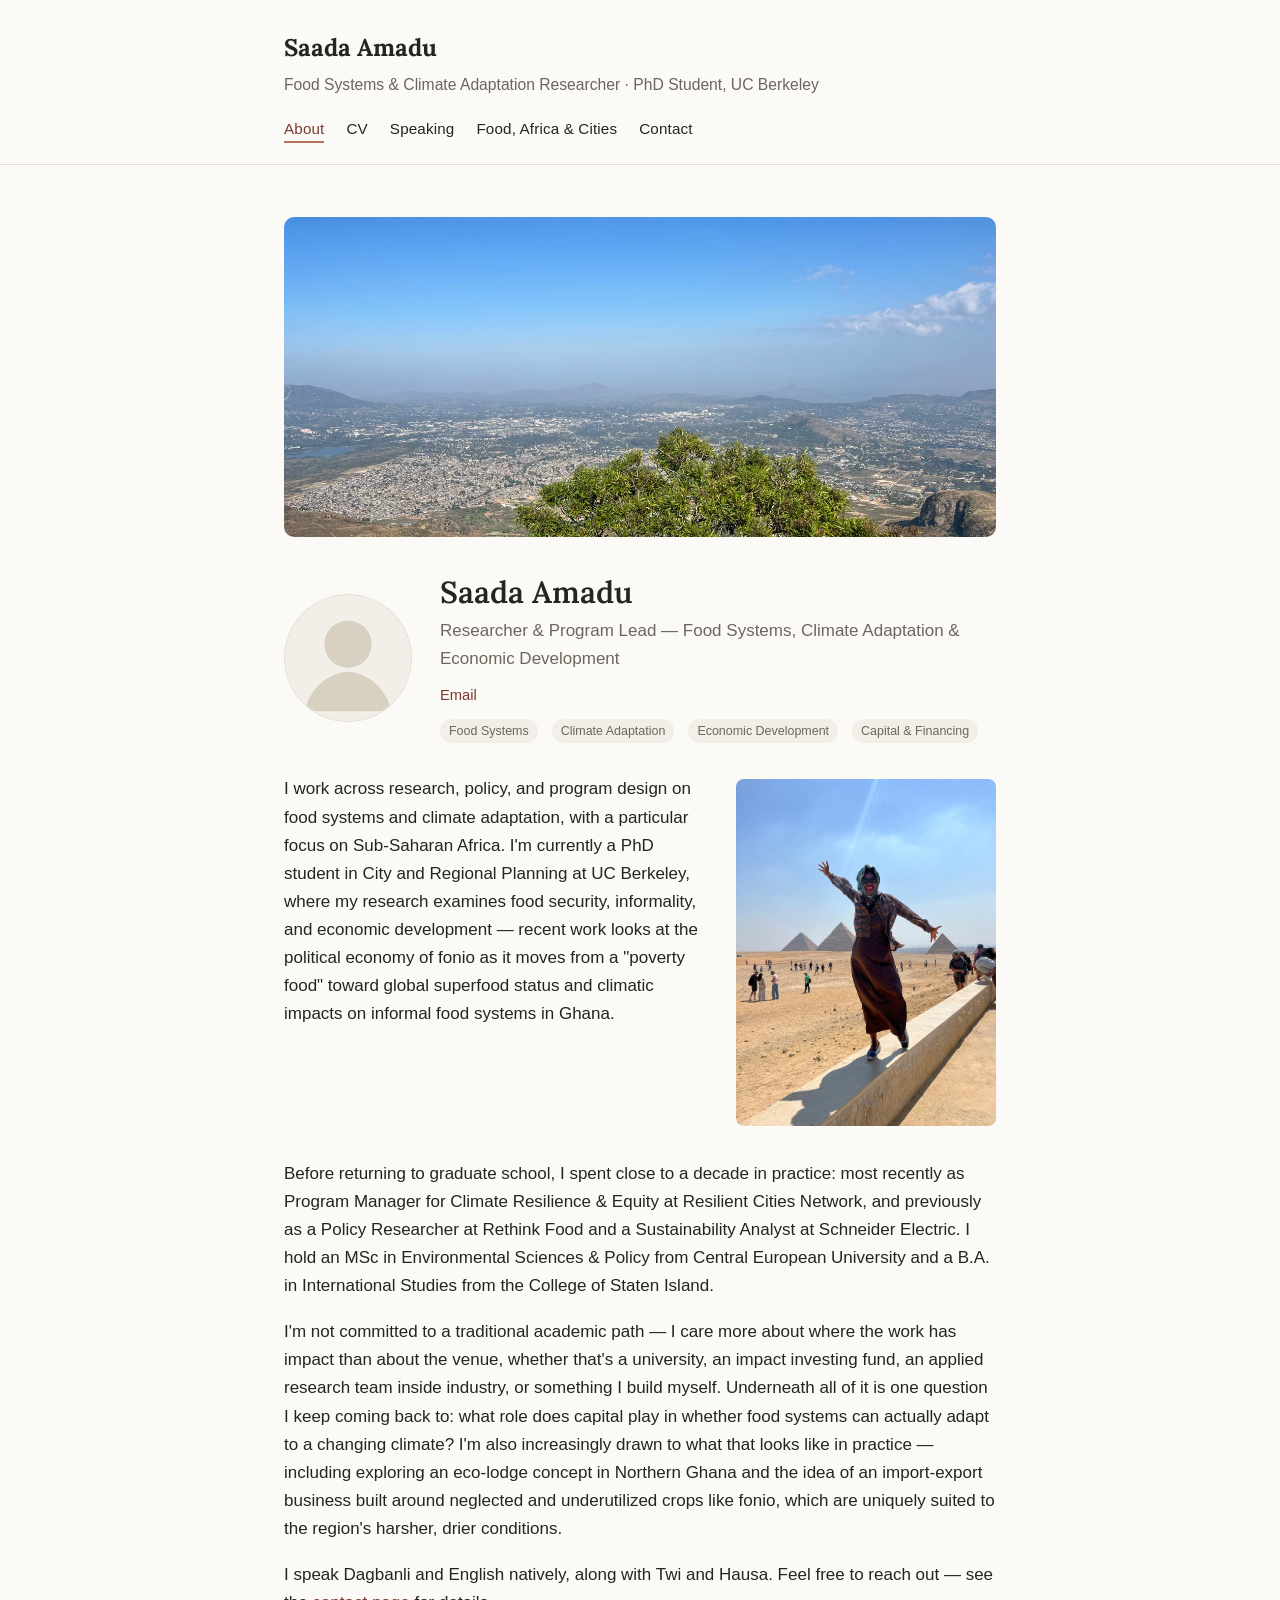
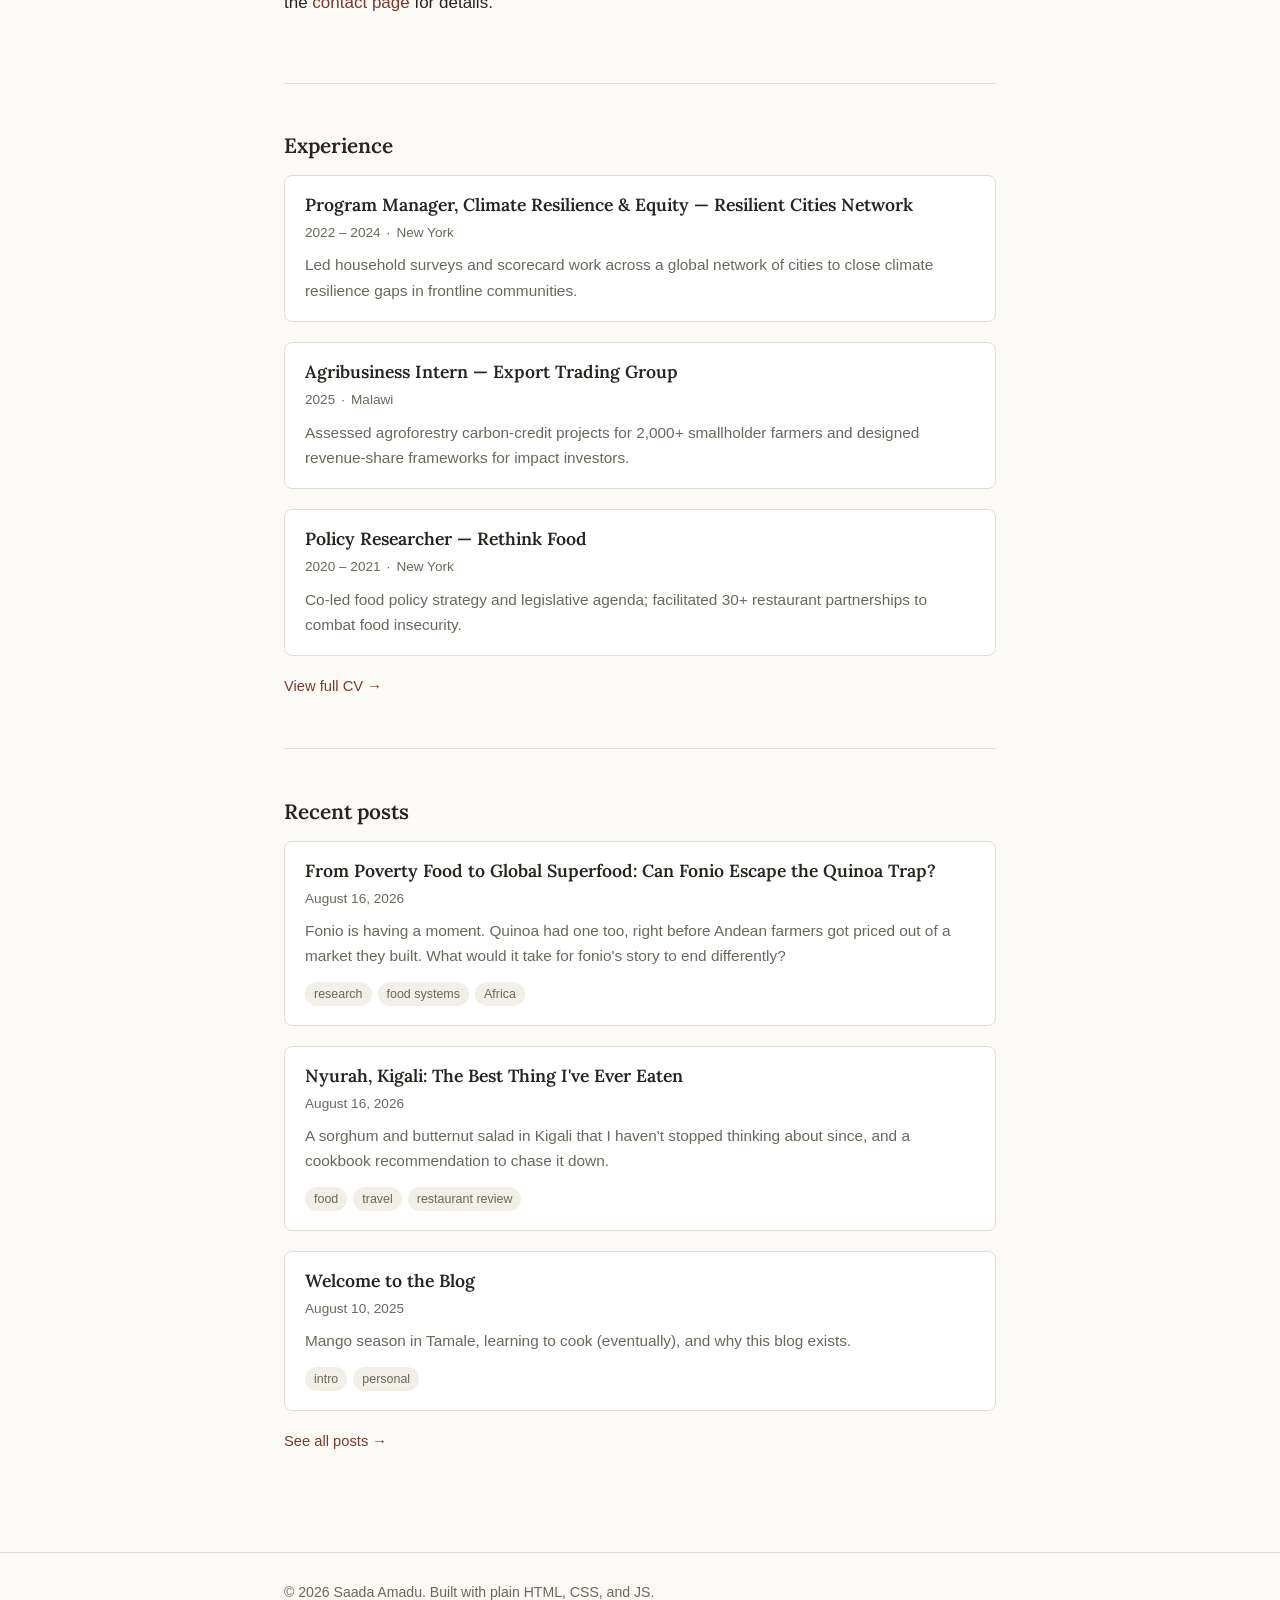
==== index.html @ c953b7f6 "Reframe bio to reflect openness beyond academia and the capital/food-systems throughline Adds a para" ====
<!DOCTYPE html>
<html lang="en">
<head>
  <meta charset="UTF-8">
  <meta name="viewport" content="width=device-width, initial-scale=1.0">
  <title>Saada Amadu — Food Systems &amp; Climate Adaptation</title>
  <link rel="stylesheet" href="css/style.css">
  <link rel="preconnect" href="https://fonts.googleapis.com">
  <link href="https://fonts.googleapis.com/css2?family=Lora:wght@500;600;700&display=swap" rel="stylesheet">
</head>
<body>

  <header class="site-header">
    <div class="header-inner">
      <p class="site-title"><a href="index.html">Saada Amadu</a></p>
      <p class="site-tagline">Food Systems &amp; Climate Adaptation Researcher &middot; PhD Student, UC Berkeley</p>
      <nav class="site-nav">
        <ul>
          <li><a href="index.html">About</a></li>
          <li><a href="cv.html">CV</a></li>
          <li><a href="speaking.html">Speaking</a></li>
          <li><a href="blog.html">Food, Africa & Cities</a></li>
          <li><a href="contact.html">Contact</a></li>
        </ul>
      </nav>
    </div>
  </header>

  <main>
    <div class="wrap">

      <img class="hero-banner" src="images/city-view.jpg" alt="View over a city from a hillside, taken during fieldwork">

      <div class="bio-header">
        <img class="bio-photo" src="images/profile-placeholder.svg" alt="Photo of Saada Amadu">
        <div>
          <h1>Saada Amadu</h1>
          <p class="bio-role">Researcher &amp; Program Lead — Food Systems, Climate Adaptation &amp; Economic Development</p>
          <div class="bio-links">
            <a href="mailto:saadaamadu@gmail.com">Email</a>
          </div>
          <div class="focus-tags">
            <span class="tag">Food Systems</span>
            <span class="tag">Climate Adaptation</span>
            <span class="tag">Economic Development</span>
            <span class="tag">Capital &amp; Financing</span>
          </div>
        </div>
      </div>

      <div class="bio-body">
        <img class="bio-inline-photo" src="images/pyramids.jpg" alt="Saada at the Pyramids of Giza, Egypt">
        <p>
          I work across research, policy, and program design on food systems and climate
          adaptation, with a particular focus on Sub-Saharan Africa. I'm currently a PhD student
          in City and Regional Planning at UC Berkeley, where my research examines food security,
          informality, and economic development — recent work looks at the political economy of
          fonio as it moves from a "poverty food" toward global superfood status and climatic
          impacts on informal food systems in Ghana.
        </p>
        <p>
          Before returning to graduate school, I spent close to a decade in practice: most recently
          as Program Manager for Climate Resilience &amp; Equity at Resilient Cities Network, and
          previously as a Policy Researcher at Rethink Food and a Sustainability Analyst at Schneider
          Electric. I hold an MSc in Environmental Sciences &amp; Policy from Central European
          University and a B.A. in International Studies from the College of Staten Island.
        </p>
        <p>
          I'm not committed to a traditional academic path — I care more about where the work has
          impact than about the venue, whether that's a university, an impact investing fund, an
          applied research team inside industry, or something I build myself. Underneath all of it
          is one question I keep coming back to: what role does capital play in whether food systems
          can actually adapt to a changing climate? I'm also increasingly drawn to what that looks
          like in practice — including exploring an eco-lodge concept in Northern Ghana and the idea
          of an import-export business built around neglected and underutilized crops like fonio,
          which are uniquely suited to the region's harsher, drier conditions.
        </p>
        <p>
          I speak Dagbanli and English natively, along with Twi and Hausa. Feel free to reach
          out — see the <a href="contact.html">contact page</a> for details.
        </p>
      </div>

      <section class="home-section">
        <h2>Experience</h2>
        <div class="card-list">
          <article class="card">
            <h3>Program Manager, Climate Resilience &amp; Equity — Resilient Cities Network</h3>
            <div class="card-meta">2022 &ndash; 2024<span class="dot">&middot;</span>New York</div>
            <p class="excerpt">Led household surveys and scorecard work across a global network of cities to close climate resilience gaps in frontline communities.</p>
          </article>
          <article class="card">
            <h3>Agribusiness Intern — Export Trading Group</h3>
            <div class="card-meta">2025<span class="dot">&middot;</span>Malawi</div>
            <p class="excerpt">Assessed agroforestry carbon-credit projects for 2,000+ smallholder farmers and designed revenue-share frameworks for impact investors.</p>
          </article>
          <article class="card">
            <h3>Policy Researcher — Rethink Food</h3>
            <div class="card-meta">2020 &ndash; 2021<span class="dot">&middot;</span>New York</div>
            <p class="excerpt">Co-led food policy strategy and legislative agenda; facilitated 30+ restaurant partnerships to combat food insecurity.</p>
          </article>
        </div>
        <p style="margin-top:16px;"><a class="section-link" href="cv.html">View full CV &rarr;</a></p>
      </section>

      <section class="home-section">
        <h2>Recent posts</h2>
        <div class="card-list" id="post-list" data-limit="3">
          <p class="empty-state">Loading…</p>
        </div>
        <p style="margin-top:16px;"><a class="section-link" href="blog.html">See all posts &rarr;</a></p>
      </section>

    </div>
  </main>

  <footer class="site-footer">
    <div class="wrap">&copy; 2026 Saada Amadu. Built with plain HTML, CSS, and JS.</div>
  </footer>

  <script src="js/nav.js"></script>
  <script src="js/markdown.js"></script>
  <script src="posts/manifest.js"></script>
  <script src="js/blog-list.js"></script>
</body>
</html>
---- css/style.css ----
/* ============================================================
   Academic site stylesheet.
   Palette and type are set once here as CSS variables — change
   the values in :root to re-theme the whole site.
   ============================================================ */

:root {
  --color-bg: #fbfaf7;
  --color-bg-alt: #f2efe9;
  --color-text: #26241f;
  --color-text-muted: #6b675c;
  --color-accent: #7a3b2e;      /* brick/maroon accent */
  --color-accent-light: #b5735f;
  --color-border: #e2ddd2;
  --font-serif: "Lora", Georgia, "Times New Roman", serif;
  --font-sans: -apple-system, BlinkMacSystemFont, "Segoe UI", Helvetica, Arial, sans-serif;
  --max-width: 760px;
}

* { box-sizing: border-box; }

html { scroll-behavior: smooth; }

body {
  margin: 0;
  background: var(--color-bg);
  color: var(--color-text);
  font-family: var(--font-sans);
  font-size: 17px;
  line-height: 1.65;
  -webkit-font-smoothing: antialiased;
}

h1, h2, h3, h4 {
  font-family: var(--font-serif);
  font-weight: 600;
  line-height: 1.25;
  color: var(--color-text);
}

a {
  color: var(--color-accent);
  text-decoration: none;
}
a:hover { text-decoration: underline; }

.wrap {
  max-width: var(--max-width);
  margin: 0 auto;
  padding: 0 24px;
}

/* ---------- Header / nav ---------- */

header.site-header {
  border-bottom: 1px solid var(--color-border);
  background: var(--color-bg);
}

.header-inner {
  max-width: var(--max-width);
  margin: 0 auto;
  padding: 28px 24px 20px;
}

.site-title {
  font-family: var(--font-serif);
  font-size: 1.5rem;
  font-weight: 700;
  margin: 0;
  color: var(--color-text);
}

.site-title a { color: inherit; }
.site-title a:hover { text-decoration: none; }

.site-tagline {
  margin: 4px 0 18px;
  color: var(--color-text-muted);
  font-size: 0.98rem;
}

nav.site-nav ul {
  list-style: none;
  display: flex;
  flex-wrap: wrap;
  gap: 22px;
  margin: 0;
  padding: 0;
}

nav.site-nav a {
  color: var(--color-text);
  font-size: 0.95rem;
  font-weight: 500;
  letter-spacing: 0.01em;
  padding-bottom: 4px;
  border-bottom: 2px solid transparent;
}

nav.site-nav a:hover,
nav.site-nav a.active {
  color: var(--color-accent);
  text-decoration: none;
  border-bottom-color: var(--color-accent-light);
}

/* ---------- Main content ---------- */

main {
  padding: 44px 0 80px;
  min-height: 60vh;
}

main .wrap > h1:first-child {
  margin-top: 0;
}

.lede {
  font-size: 1.08rem;
  color: var(--color-text-muted);
  max-width: 60ch;
}

.kicker {
  display: block;
  font-family: var(--font-sans);
  font-size: 0.78rem;
  font-weight: 700;
  letter-spacing: 0.12em;
  text-transform: uppercase;
  color: var(--color-accent);
  margin-bottom: 6px;
}

/* ---------- Home / bio ---------- */

.hero-banner {
  width: 100%;
  height: 320px;
  object-fit: cover;
  border-radius: 10px;
  margin-top: 8px;
  margin-bottom: 36px;
  display: block;
}

@media (max-width: 560px) {
  .hero-banner { height: 200px; }
}

.bio-header {
  display: flex;
  gap: 28px;
  align-items: center;
  margin-bottom: 32px;
}

.bio-photo {
  width: 128px;
  height: 128px;
  border-radius: 50%;
  object-fit: cover;
  border: 1px solid var(--color-border);
  flex-shrink: 0;
  background: var(--color-bg-alt);
}

.bio-header h1 {
  margin: 0 0 6px;
  font-size: 1.9rem;
}

.bio-role {
  color: var(--color-text-muted);
  margin: 0 0 10px;
}

.bio-links {
  display: flex;
  flex-wrap: wrap;
  gap: 14px;
  font-size: 0.92rem;
  margin-bottom: 12px;
}

.focus-tags {
  display: flex;
  flex-wrap: wrap;
  gap: 8px;
}

.bio-body p { margin: 0 0 18px; }

.bio-inline-photo {
  float: right;
  width: 260px;
  border-radius: 8px;
  margin: 4px 0 16px 24px;
}

.bio-inline-photo + p::after,
.bio-body::after {
  content: "";
  display: table;
  clear: both;
}

@media (max-width: 640px) {
  .bio-inline-photo {
    float: none;
    width: 100%;
    max-width: 320px;
    margin: 0 auto 20px;
  }
}

.home-section {
  margin-top: 48px;
  padding-top: 32px;
  border-top: 1px solid var(--color-border);
}

.home-section h2 {
  font-size: 1.3rem;
  margin-bottom: 16px;
}

.section-link {
  font-size: 0.92rem;
  font-weight: 500;
}

/* ---------- Cards (blog list, speaking list) ---------- */

.card-list {
  display: flex;
  flex-direction: column;
  gap: 20px;
}

.card {
  padding: 18px 20px;
  background: #fff;
  border: 1px solid var(--color-border);
  border-radius: 8px;
  transition: border-color 0.15s ease;
}

.card:hover { border-color: var(--color-accent-light); }

.card h3 {
  margin: 0 0 6px;
  font-size: 1.1rem;
}

.card h3 a { color: var(--color-text); }
.card h3 a:hover { color: var(--color-accent); }

.card-meta {
  font-size: 0.85rem;
  color: var(--color-text-muted);
  margin-bottom: 8px;
}

.card-meta .dot { margin: 0 6px; }

.card p.excerpt {
  margin: 0;
  color: var(--color-text-muted);
  font-size: 0.96rem;
}

.tag {
  display: inline-block;
  background: var(--color-bg-alt);
  color: var(--color-text-muted);
  font-size: 0.78rem;
  padding: 2px 9px;
  border-radius: 999px;
  margin-right: 6px;
}

/* ---------- Blog post page ---------- */

.post-header { margin-bottom: 8px; }
.post-title { margin-bottom: 6px; font-size: 2rem; }
.post-meta {
  color: var(--color-text-muted);
  font-size: 0.9rem;
  margin-bottom: 32px;
}

.post-body h2 { margin-top: 36px; font-size: 1.4rem; }
.post-body h3 { margin-top: 28px; font-size: 1.15rem; }
.post-body p { margin: 0 0 18px; }
.post-body ul, .post-body ol { margin: 0 0 18px; padding-left: 24px; }
.post-body li { margin-bottom: 6px; }
.post-body blockquote {
  margin: 24px 0;
  padding: 4px 20px;
  border-left: 3px solid var(--color-accent-light);
  color: var(--color-text-muted);
  font-style: italic;
}
.post-body code {
  background: var(--color-bg-alt);
  padding: 2px 6px;
  border-radius: 4px;
  font-size: 0.9em;
}
.post-body img { max-width: 100%; border-radius: 6px; }
.post-body a { text-decoration: underline; }

.back-link { display: inline-block; margin-top: 40px; }

/* ---------- CV page ---------- */

.cv-actions { margin: 20px 0 32px; }

.btn {
  display: inline-block;
  background: var(--color-accent);
  color: #fff;
  padding: 10px 20px;
  border-radius: 6px;
  font-weight: 600;
  font-size: 0.95rem;
}
.btn:hover { background: var(--color-accent-light); text-decoration: none; }

.cv-embed {
  width: 100%;
  height: 900px;
  border: 1px solid var(--color-border);
  border-radius: 8px;
  margin-top: 12px;
}

/* ---------- Contact page ---------- */

.contact-list {
  list-style: none;
  padding: 0;
  margin: 24px 0;
}
.contact-list li {
  padding: 12px 0;
  border-bottom: 1px solid var(--color-border);
  display: flex;
  gap: 10px;
}
.contact-list .label {
  color: var(--color-text-muted);
  min-width: 90px;
  flex-shrink: 0;
}

/* ---------- Footer ---------- */

footer.site-footer {
  border-top: 1px solid var(--color-border);
  padding: 28px 0 40px;
  color: var(--color-text-muted);
  font-size: 0.88rem;
}

/* ---------- Misc ---------- */

.empty-state {
  color: var(--color-text-muted);
  font-style: italic;
  padding: 20px 0;
}

@media (max-width: 560px) {
  .bio-header { flex-direction: column; align-items: flex-start; }
  .bio-photo { width: 96px; height: 96px; }
}
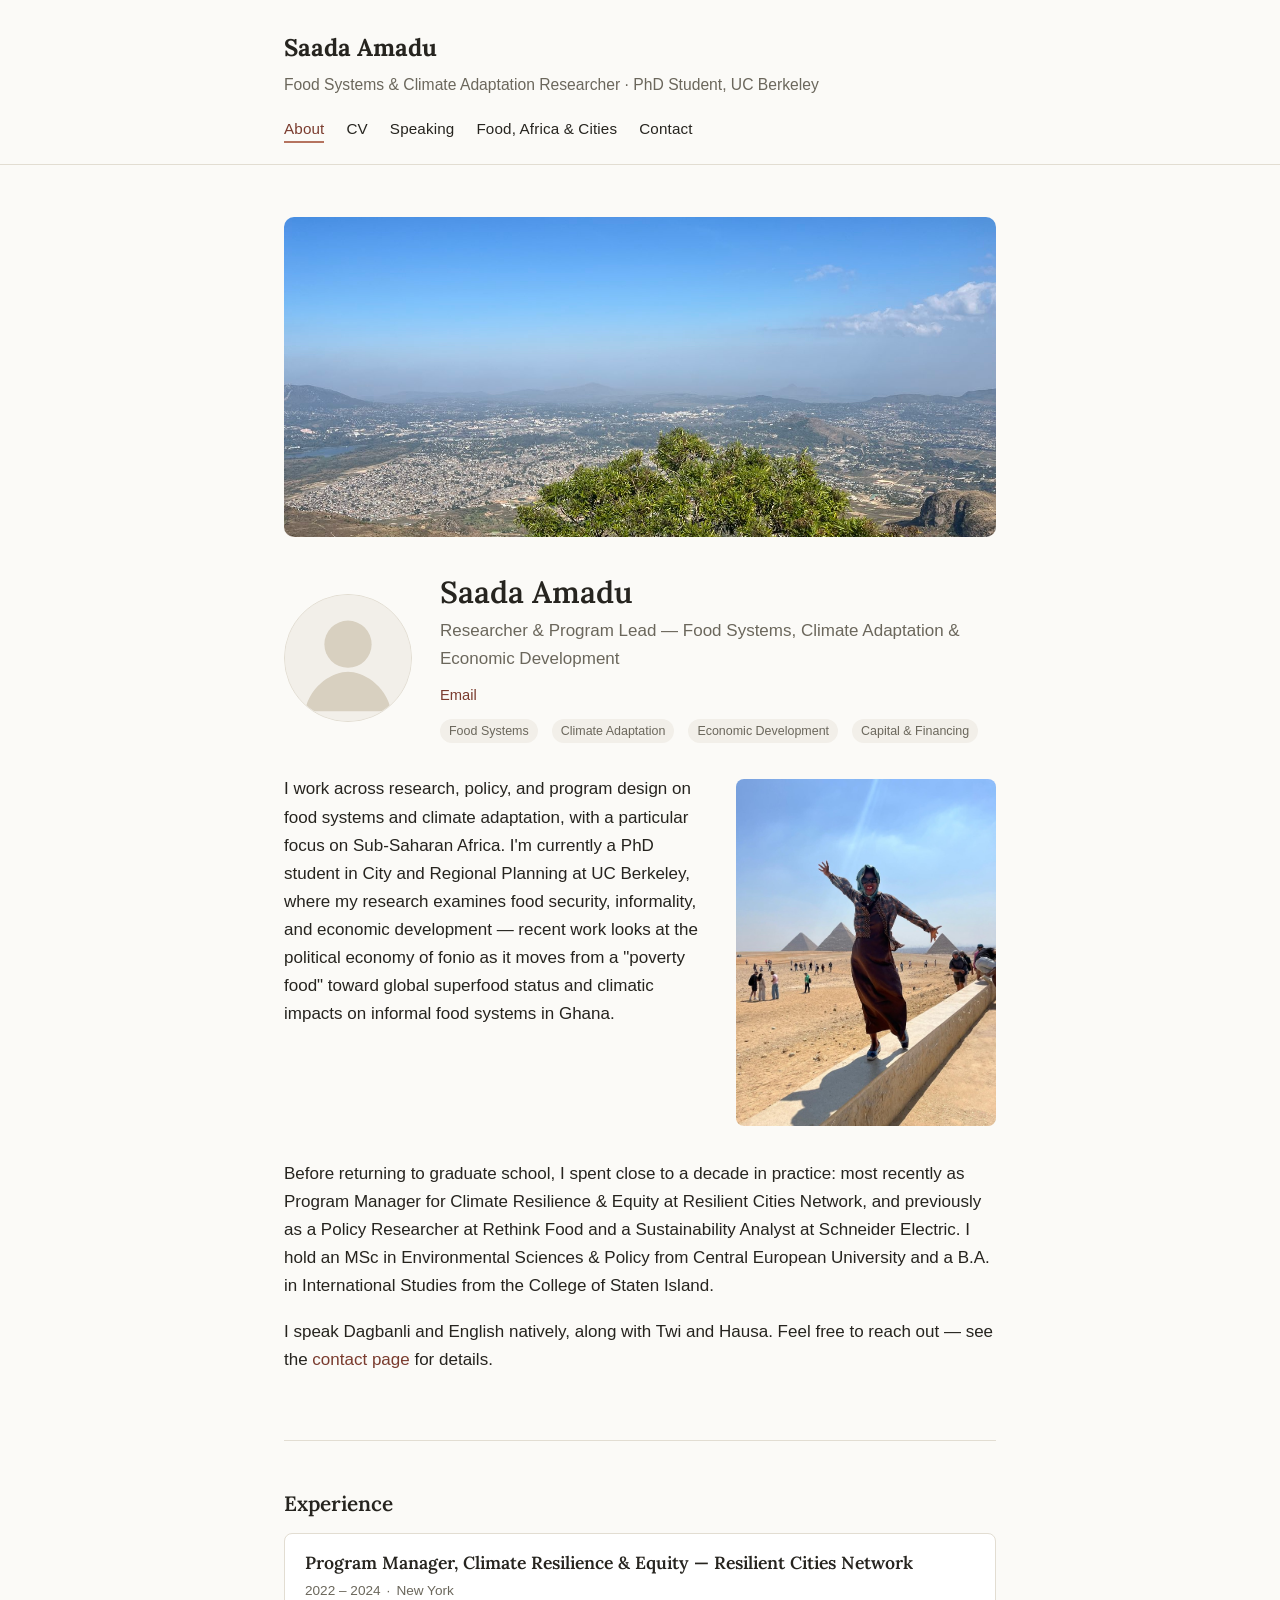
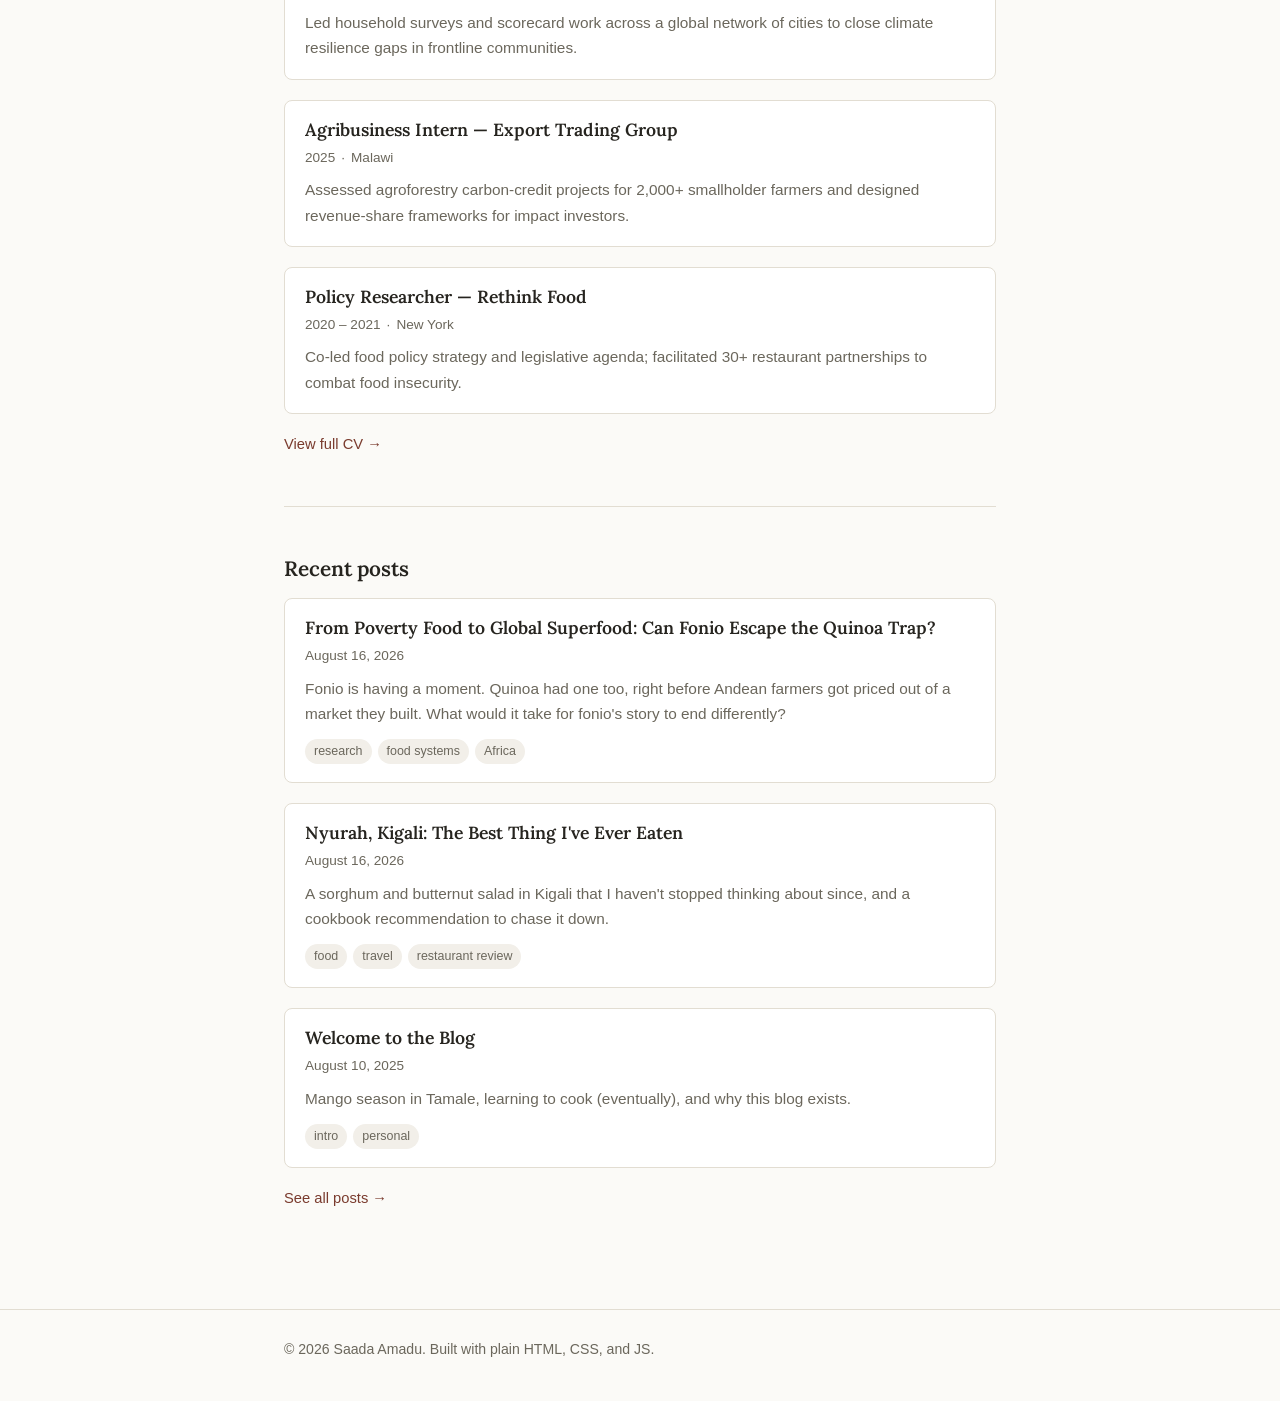
==== commit 0db802d9: "Revert bio paragraph on career ambitions and ventures" ====
--- a/index.html
+++ b/index.html
@@ -66,16 +66,6 @@
           University and a B.A. in International Studies from the College of Staten Island.
         </p>
         <p>
-          I'm not committed to a traditional academic path — I care more about where the work has
-          impact than about the venue, whether that's a university, an impact investing fund, an
-          applied research team inside industry, or something I build myself. Underneath all of it
-          is one question I keep coming back to: what role does capital play in whether food systems
-          can actually adapt to a changing climate? I'm also increasingly drawn to what that looks
-          like in practice — including exploring an eco-lodge concept in Northern Ghana and the idea
-          of an import-export business built around neglected and underutilized crops like fonio,
-          which are uniquely suited to the region's harsher, drier conditions.
-        </p>
-        <p>
           I speak Dagbanli and English natively, along with Twi and Hausa. Feel free to reach
           out — see the <a href="contact.html">contact page</a> for details.
         </p>
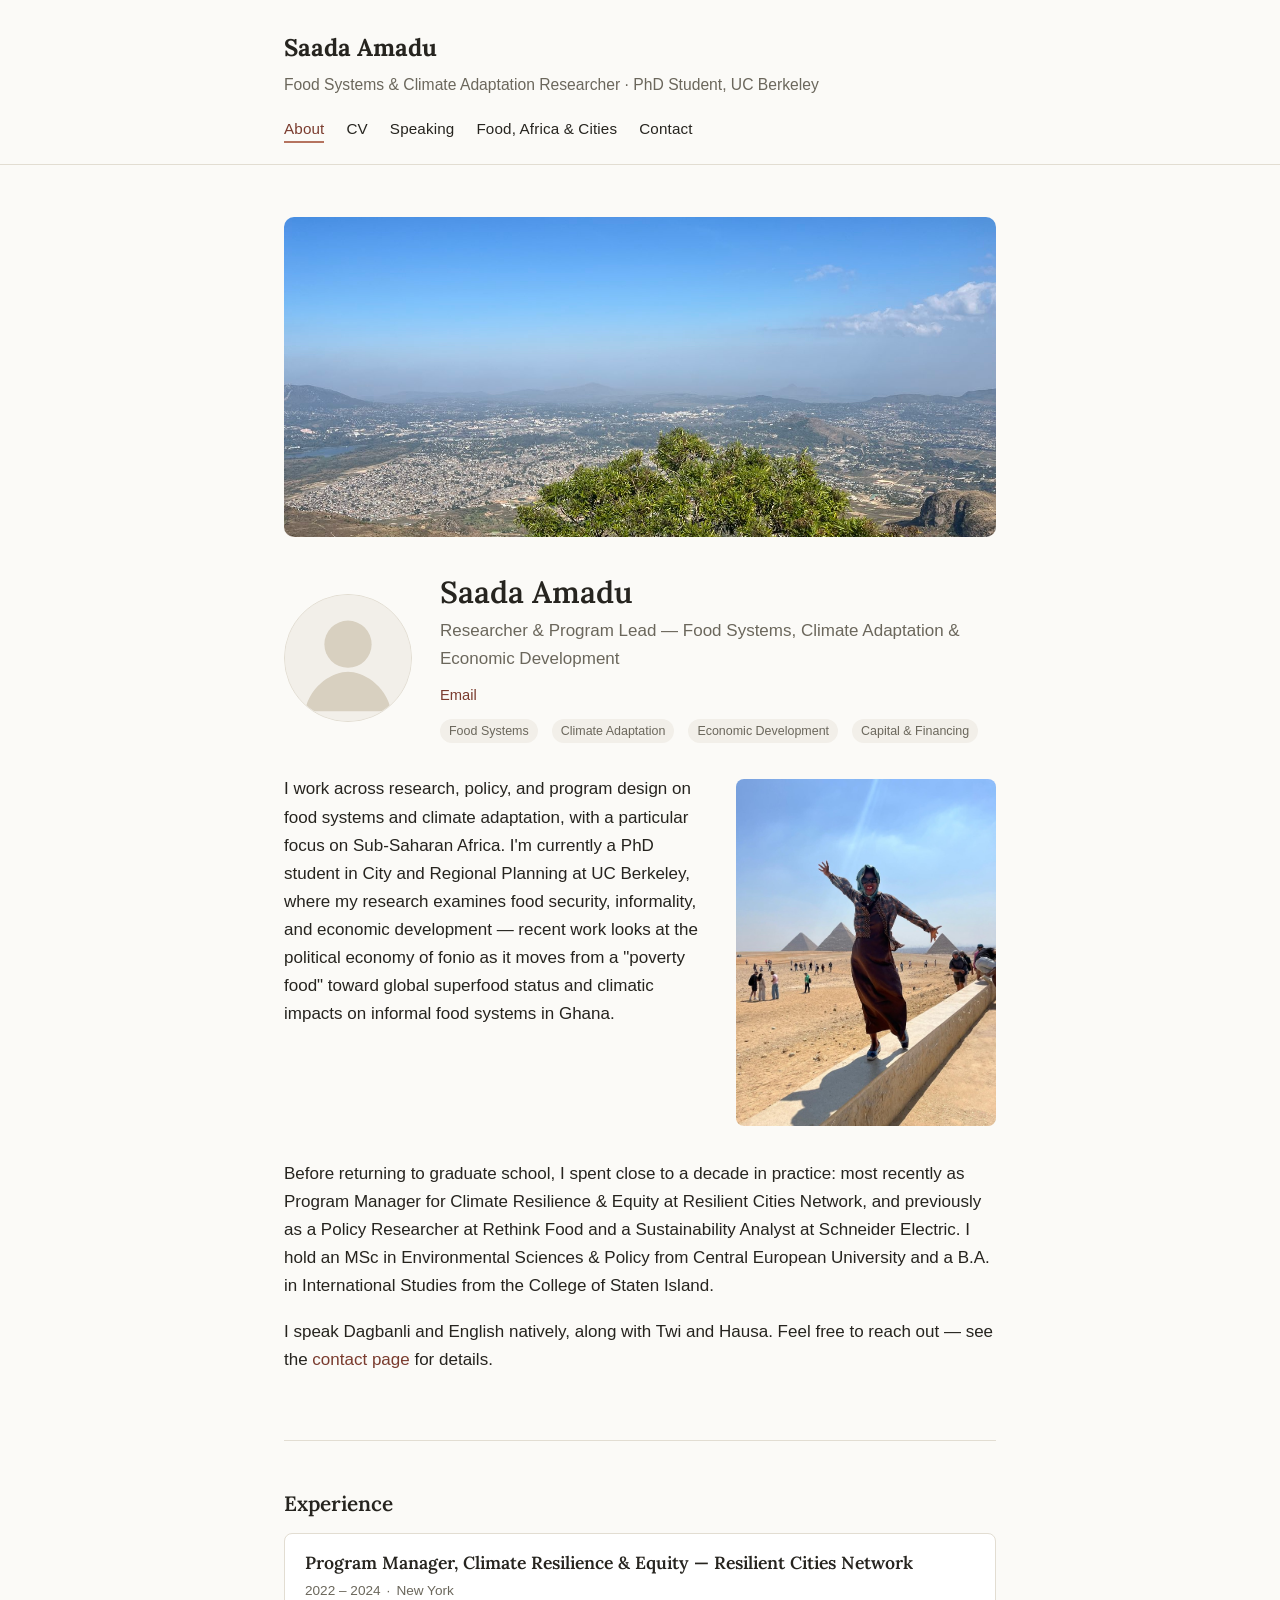
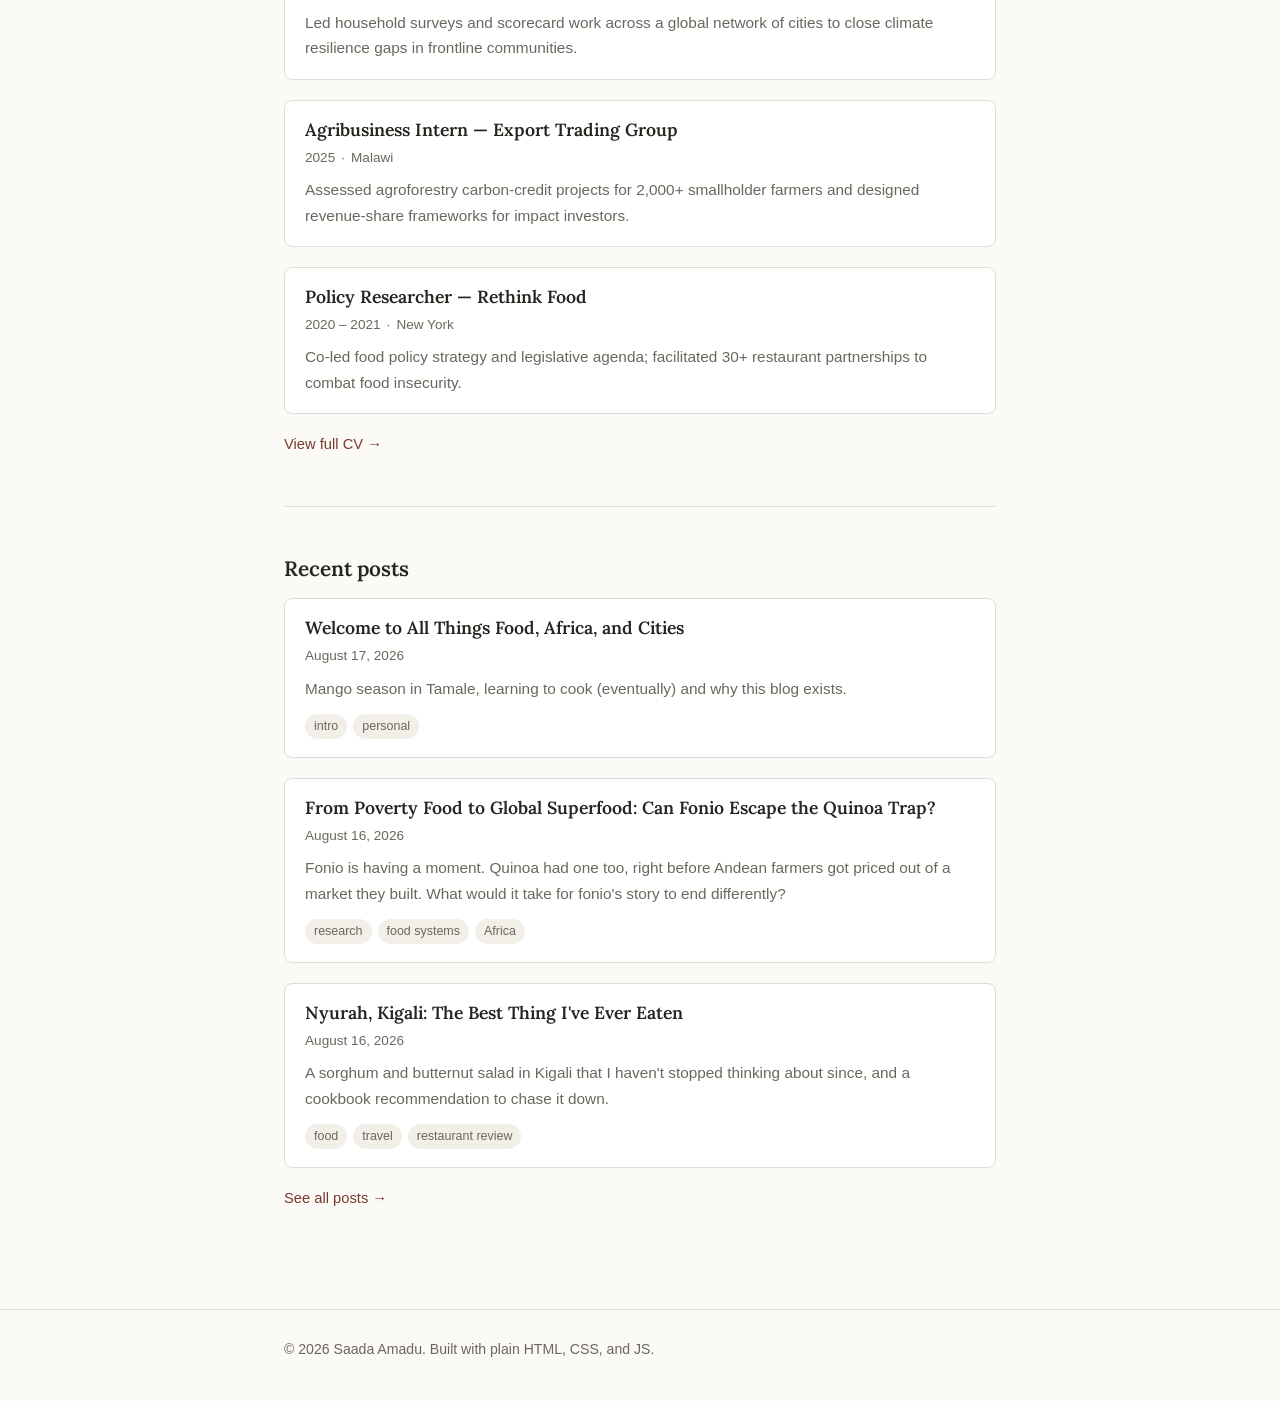
==== commit de97b234: "Add Google Analytics (GA4) tracking to all pages Measurement ID G-X785Q6F5KE." ====
--- a/index.html
+++ b/index.html
@@ -3,6 +3,14 @@
 <head>
   <meta charset="UTF-8">
   <meta name="viewport" content="width=device-width, initial-scale=1.0">
+  <!-- Google tag (gtag.js) -->
+  <script async src="https://www.googletagmanager.com/gtag/js?id=G-X785Q6F5KE"></script>
+  <script>
+    window.dataLayer = window.dataLayer || [];
+    function gtag(){dataLayer.push(arguments);}
+    gtag('js', new Date());
+    gtag('config', 'G-X785Q6F5KE');
+  </script>
   <title>Saada Amadu — Food Systems &amp; Climate Adaptation</title>
   <link rel="stylesheet" href="css/style.css">
   <link rel="preconnect" href="https://fonts.googleapis.com">
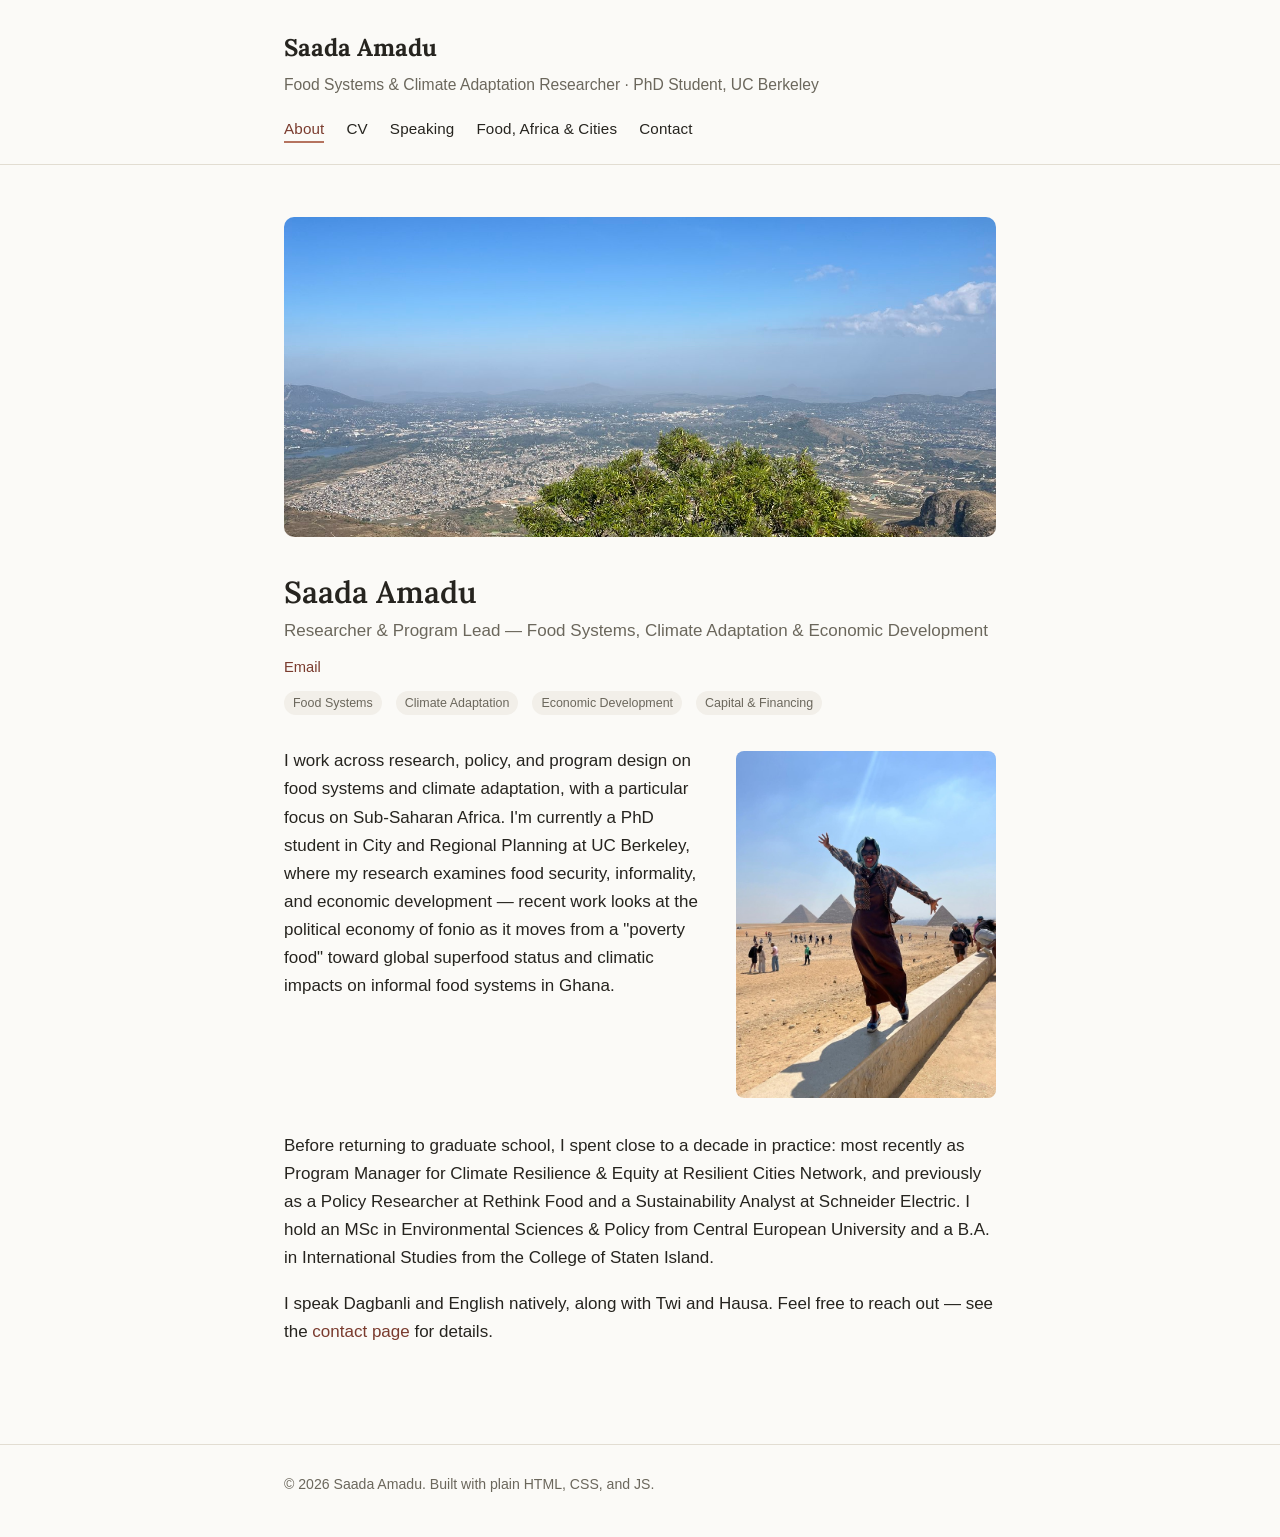
==== commit 0878fa6d: "Simplify About page to a pure intro Removes the empty placeholder avatar, and drops the condensed Ex" ====
--- a/index.html
+++ b/index.html
@@ -40,7 +40,6 @@
       <img class="hero-banner" src="images/city-view.jpg" alt="View over a city from a hillside, taken during fieldwork">
 
       <div class="bio-header">
-        <img class="bio-photo" src="images/profile-placeholder.svg" alt="Photo of Saada Amadu">
         <div>
           <h1>Saada Amadu</h1>
           <p class="bio-role">Researcher &amp; Program Lead — Food Systems, Climate Adaptation &amp; Economic Development</p>
@@ -79,36 +78,6 @@
         </p>
       </div>
 
-      <section class="home-section">
-        <h2>Experience</h2>
-        <div class="card-list">
-          <article class="card">
-            <h3>Program Manager, Climate Resilience &amp; Equity — Resilient Cities Network</h3>
-            <div class="card-meta">2022 &ndash; 2024<span class="dot">&middot;</span>New York</div>
-            <p class="excerpt">Led household surveys and scorecard work across a global network of cities to close climate resilience gaps in frontline communities.</p>
-          </article>
-          <article class="card">
-            <h3>Agribusiness Intern — Export Trading Group</h3>
-            <div class="card-meta">2025<span class="dot">&middot;</span>Malawi</div>
-            <p class="excerpt">Assessed agroforestry carbon-credit projects for 2,000+ smallholder farmers and designed revenue-share frameworks for impact investors.</p>
-          </article>
-          <article class="card">
-            <h3>Policy Researcher — Rethink Food</h3>
-            <div class="card-meta">2020 &ndash; 2021<span class="dot">&middot;</span>New York</div>
-            <p class="excerpt">Co-led food policy strategy and legislative agenda; facilitated 30+ restaurant partnerships to combat food insecurity.</p>
-          </article>
-        </div>
-        <p style="margin-top:16px;"><a class="section-link" href="cv.html">View full CV &rarr;</a></p>
-      </section>
-
-      <section class="home-section">
-        <h2>Recent posts</h2>
-        <div class="card-list" id="post-list" data-limit="3">
-          <p class="empty-state">Loading…</p>
-        </div>
-        <p style="margin-top:16px;"><a class="section-link" href="blog.html">See all posts &rarr;</a></p>
-      </section>
-
     </div>
   </main>
 
@@ -117,8 +86,5 @@
   </footer>
 
   <script src="js/nav.js"></script>
-  <script src="js/markdown.js"></script>
-  <script src="posts/manifest.js"></script>
-  <script src="js/blog-list.js"></script>
 </body>
 </html>
--- a/css/style.css
+++ b/css/style.css
@@ -156,16 +156,6 @@
   margin-bottom: 32px;
 }
 
-.bio-photo {
-  width: 128px;
-  height: 128px;
-  border-radius: 50%;
-  object-fit: cover;
-  border: 1px solid var(--color-border);
-  flex-shrink: 0;
-  background: var(--color-bg-alt);
-}
-
 .bio-header h1 {
   margin: 0 0 6px;
   font-size: 1.9rem;
@@ -375,5 +365,4 @@
 
 @media (max-width: 560px) {
   .bio-header { flex-direction: column; align-items: flex-start; }
-  .bio-photo { width: 96px; height: 96px; }
-}
+}
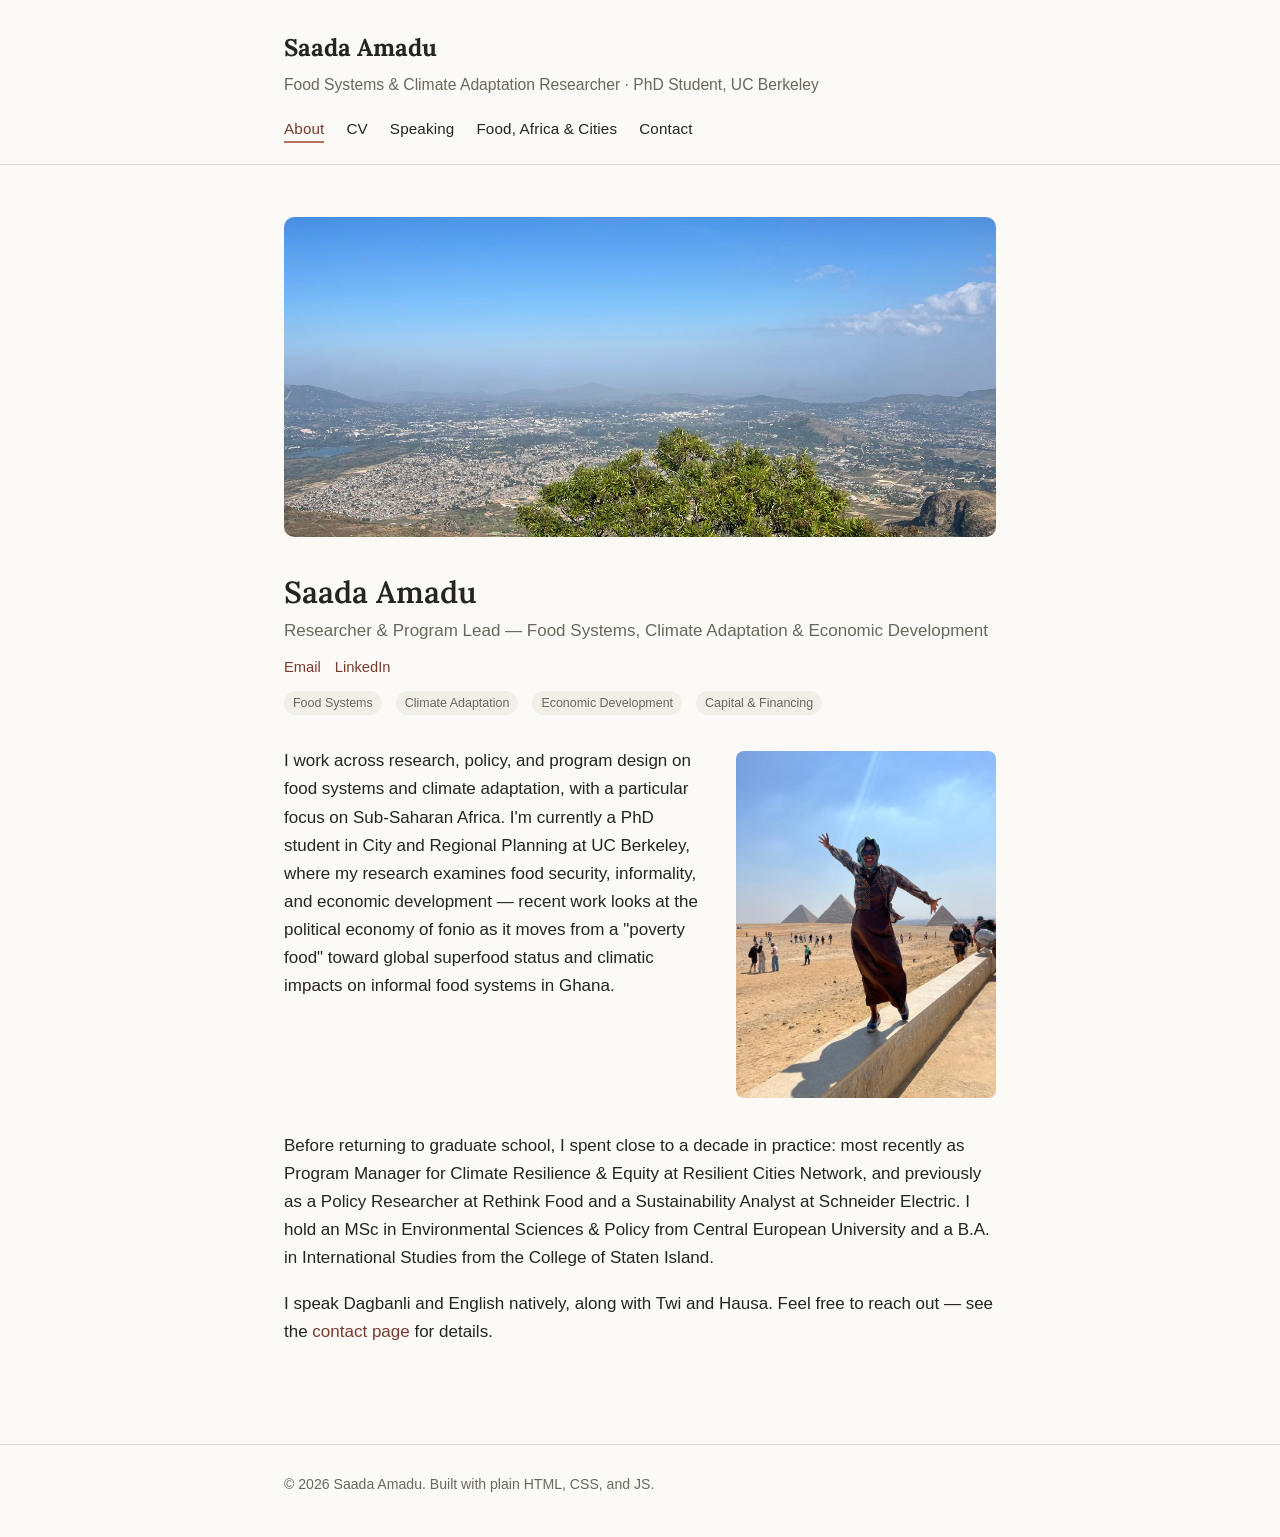
==== commit 542cf8ad: "Route contact through saadaamadu.com email instead of gmail; add LinkedIn Replaces saadaamadu@gmail." ====
--- a/index.html
+++ b/index.html
@@ -44,7 +44,8 @@
           <h1>Saada Amadu</h1>
           <p class="bio-role">Researcher &amp; Program Lead — Food Systems, Climate Adaptation &amp; Economic Development</p>
           <div class="bio-links">
-            <a href="mailto:saadaamadu@gmail.com">Email</a>
+            <a href="mailto:hello@saadaamadu.com">Email</a>
+            <a href="https://www.linkedin.com/in/saada-a-4a8b0a99/">LinkedIn</a>
           </div>
           <div class="focus-tags">
             <span class="tag">Food Systems</span>
--- a/css/style.css
+++ b/css/style.css
@@ -261,6 +261,27 @@
   font-size: 0.96rem;
 }
 
+.card-links {
+  display: flex;
+  flex-wrap: wrap;
+  gap: 6px 14px;
+  margin-top: 8px;
+  font-size: 0.88rem;
+}
+
+.card-links a::before {
+  content: "↗ ";
+  opacity: 0.6;
+}
+
+.cta-line {
+  margin: 18px 0 0;
+  padding: 14px 18px;
+  background: var(--color-bg-alt);
+  border-radius: 8px;
+  font-size: 0.96rem;
+}
+
 .tag {
   display: inline-block;
   background: var(--color-bg-alt);
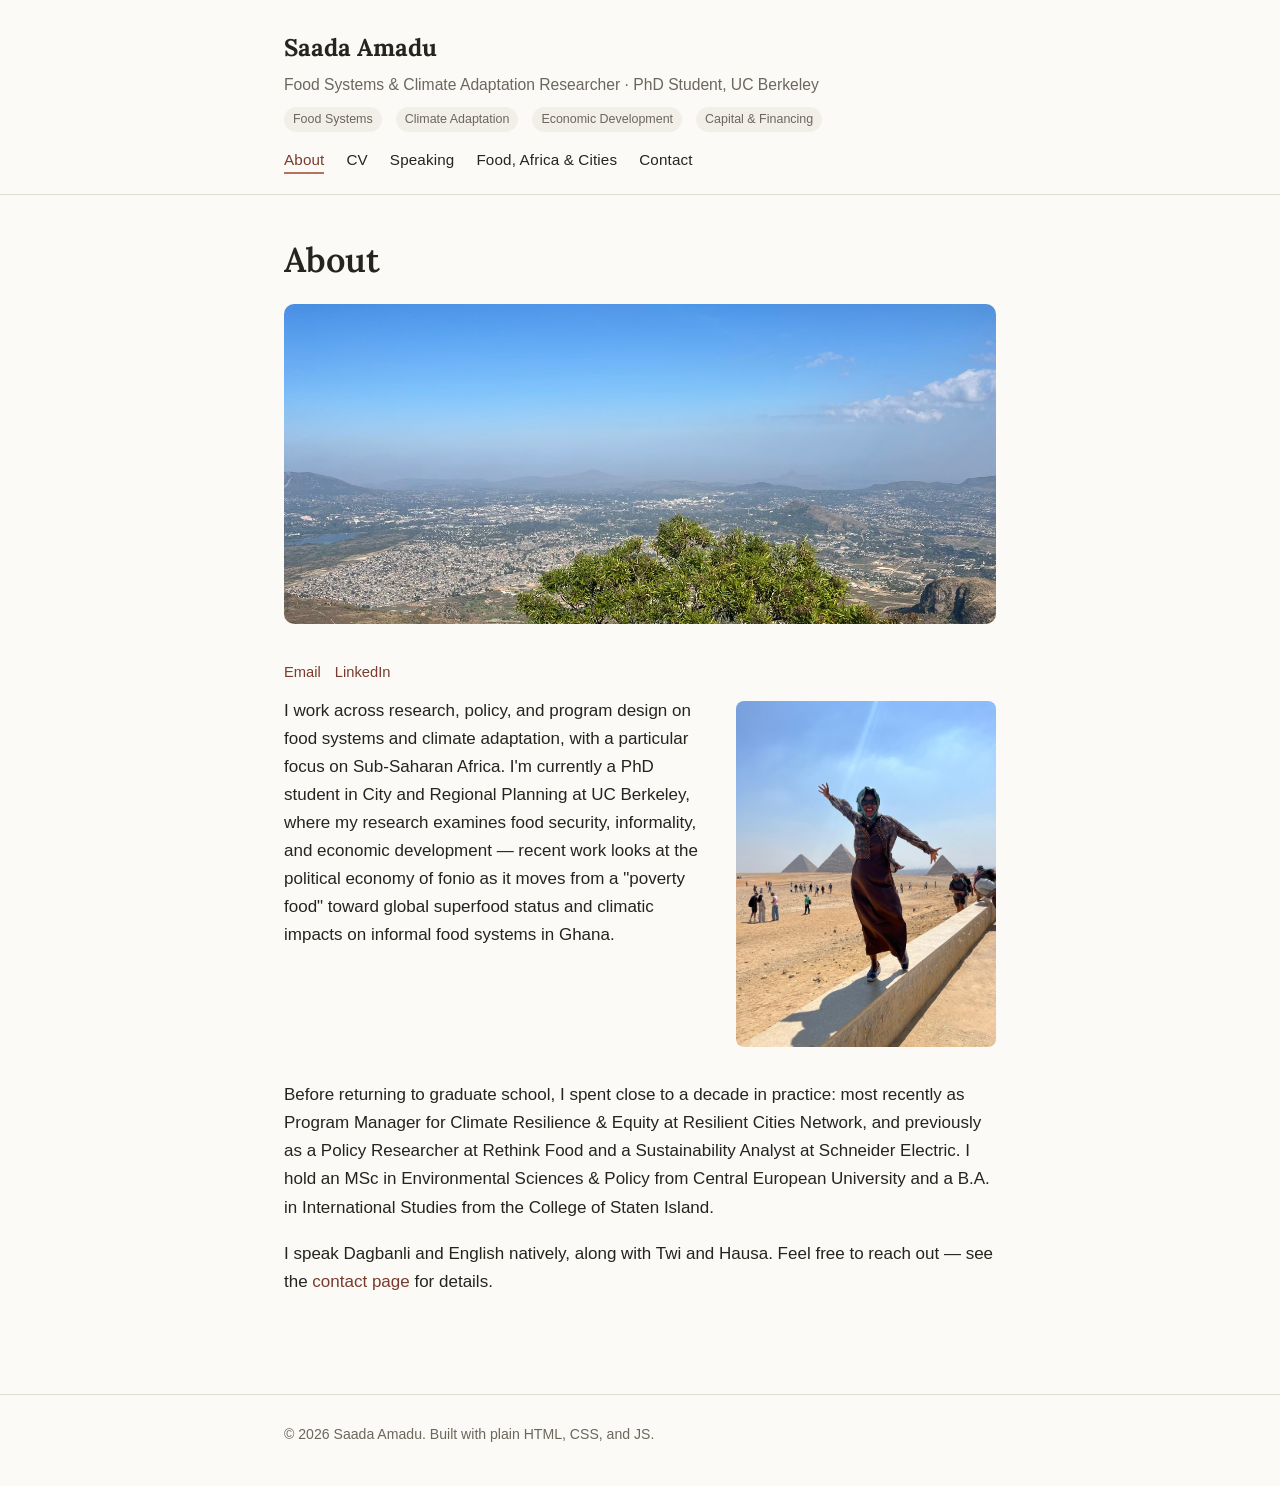
==== commit 58356ff9: "Move focus tags into the persistent header; declutter About page The 4 focus-area tags now live in t" ====
--- a/index.html
+++ b/index.html
@@ -22,6 +22,12 @@
     <div class="header-inner">
       <p class="site-title"><a href="index.html">Saada Amadu</a></p>
       <p class="site-tagline">Food Systems &amp; Climate Adaptation Researcher &middot; PhD Student, UC Berkeley</p>
+      <div class="focus-tags">
+        <span class="tag">Food Systems</span>
+        <span class="tag">Climate Adaptation</span>
+        <span class="tag">Economic Development</span>
+        <span class="tag">Capital &amp; Financing</span>
+      </div>
       <nav class="site-nav">
         <ul>
           <li><a href="index.html">About</a></li>
@@ -37,23 +43,13 @@
   <main>
     <div class="wrap">
 
+      <h1>About</h1>
+
       <img class="hero-banner" src="images/city-view.jpg" alt="View over a city from a hillside, taken during fieldwork">
 
-      <div class="bio-header">
-        <div>
-          <h1>Saada Amadu</h1>
-          <p class="bio-role">Researcher &amp; Program Lead — Food Systems, Climate Adaptation &amp; Economic Development</p>
-          <div class="bio-links">
-            <a href="mailto:hello@saadaamadu.com">Email</a>
-            <a href="https://www.linkedin.com/in/saada-a-4a8b0a99/">LinkedIn</a>
-          </div>
-          <div class="focus-tags">
-            <span class="tag">Food Systems</span>
-            <span class="tag">Climate Adaptation</span>
-            <span class="tag">Economic Development</span>
-            <span class="tag">Capital &amp; Financing</span>
-          </div>
-        </div>
+      <div class="bio-links">
+        <a href="mailto:hello@saadaamadu.com">Email</a>
+        <a href="https://www.linkedin.com/in/saada-a-4a8b0a99/">LinkedIn</a>
       </div>
 
       <div class="bio-body">
--- a/css/style.css
+++ b/css/style.css
@@ -75,7 +75,7 @@
 .site-title a:hover { text-decoration: none; }
 
 .site-tagline {
-  margin: 4px 0 18px;
+  margin: 4px 0 10px;
   color: var(--color-text-muted);
   font-size: 0.98rem;
 }
@@ -149,23 +149,6 @@
   .hero-banner { height: 200px; }
 }
 
-.bio-header {
-  display: flex;
-  gap: 28px;
-  align-items: center;
-  margin-bottom: 32px;
-}
-
-.bio-header h1 {
-  margin: 0 0 6px;
-  font-size: 1.9rem;
-}
-
-.bio-role {
-  color: var(--color-text-muted);
-  margin: 0 0 10px;
-}
-
 .bio-links {
   display: flex;
   flex-wrap: wrap;
@@ -178,6 +161,7 @@
   display: flex;
   flex-wrap: wrap;
   gap: 8px;
+  margin-bottom: 14px;
 }
 
 .bio-body p { margin: 0 0 18px; }
@@ -384,6 +368,3 @@
   padding: 20px 0;
 }
 
-@media (max-width: 560px) {
-  .bio-header { flex-direction: column; align-items: flex-start; }
-}
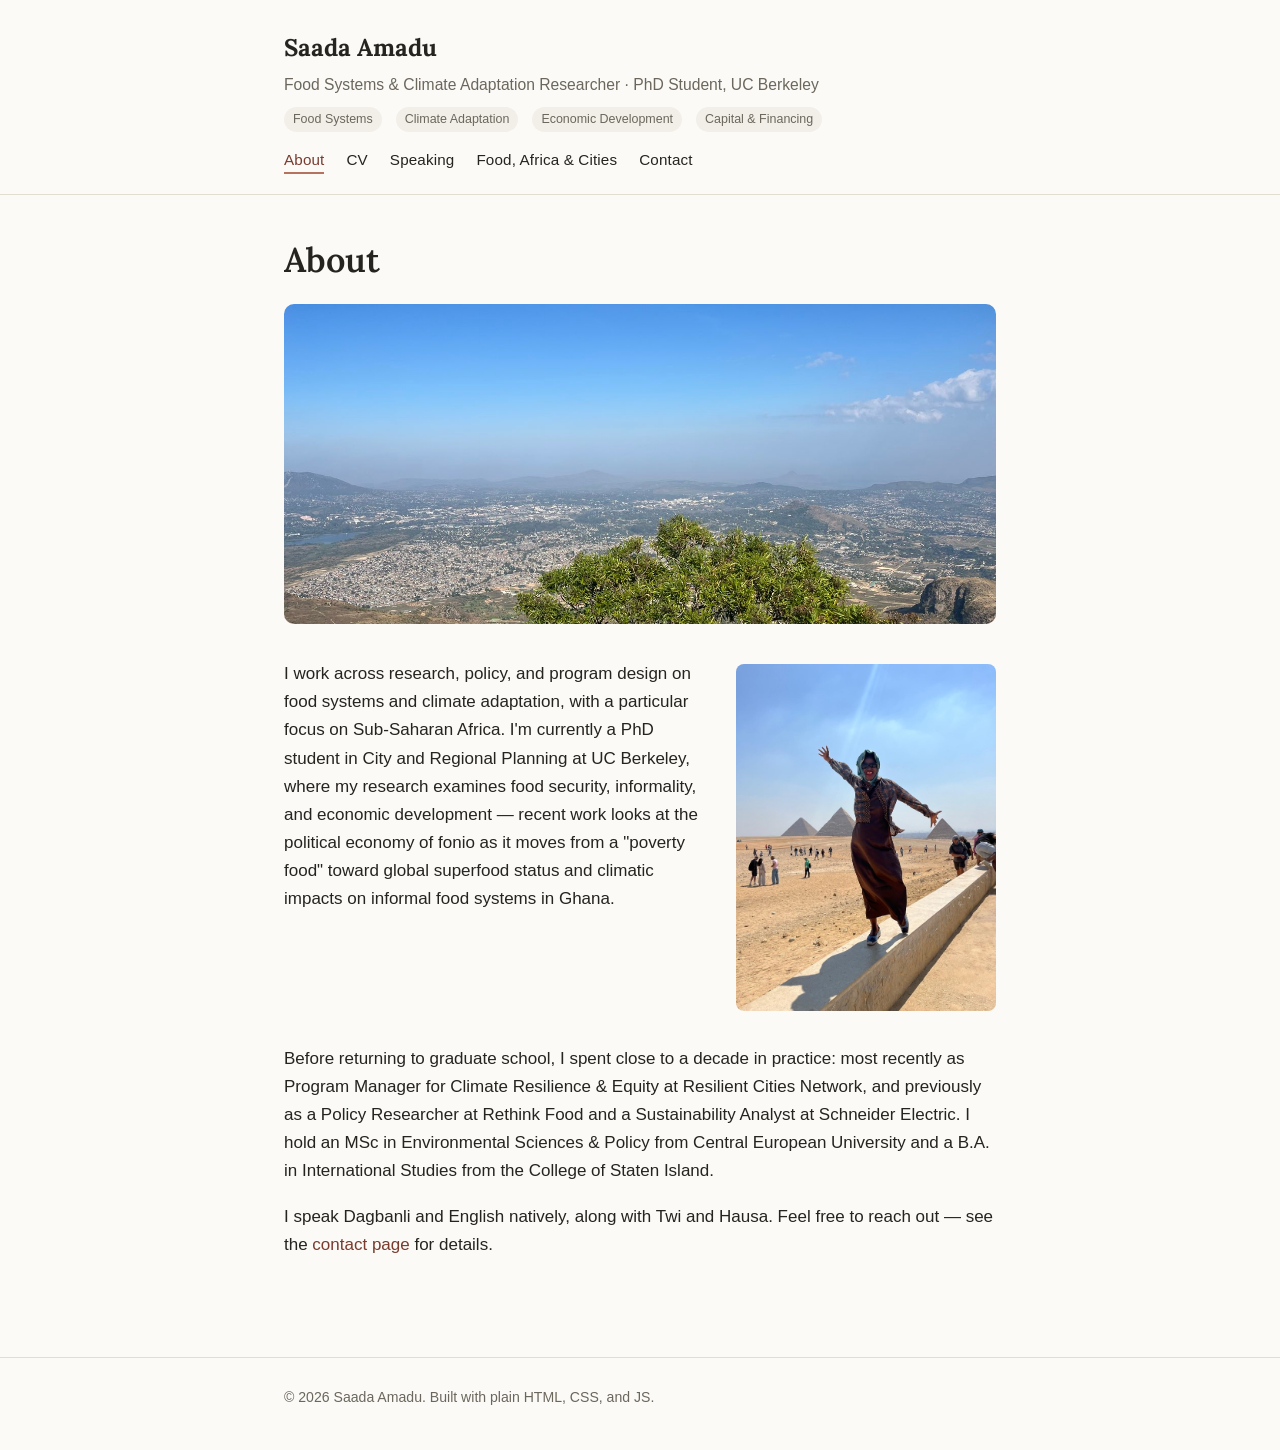
==== commit a38bbaf1: "Remove About page email/LinkedIn links; move two posts to drafts Email and LinkedIn links removed fr" ====
--- a/index.html
+++ b/index.html
@@ -47,11 +47,6 @@
 
       <img class="hero-banner" src="images/city-view.jpg" alt="View over a city from a hillside, taken during fieldwork">
 
-      <div class="bio-links">
-        <a href="mailto:hello@saadaamadu.com">Email</a>
-        <a href="https://www.linkedin.com/in/saada-a-4a8b0a99/">LinkedIn</a>
-      </div>
-
       <div class="bio-body">
         <img class="bio-inline-photo" src="images/pyramids.jpg" alt="Saada at the Pyramids of Giza, Egypt">
         <p>
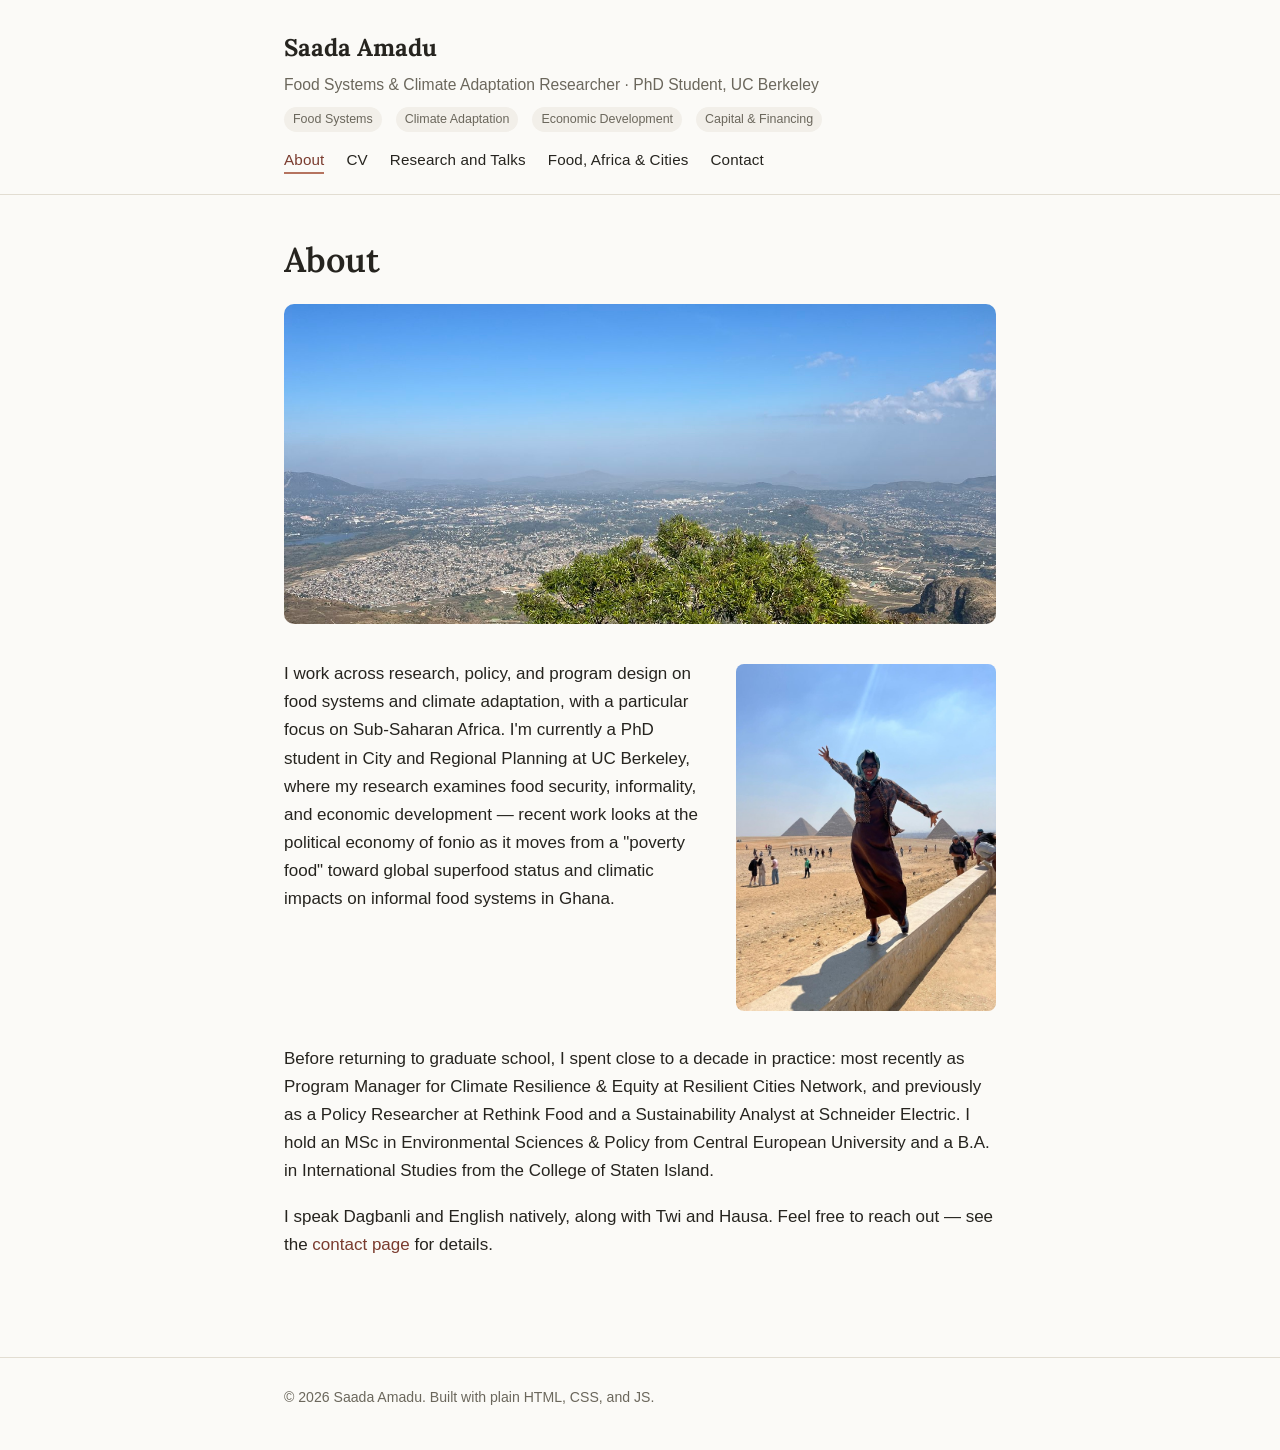
==== commit ad5cfa04: "Rename Speaking tab to Research and Talks; add SA monogram favicon Nav label, page title, and H1 all" ====
--- a/index.html
+++ b/index.html
@@ -3,6 +3,7 @@
 <head>
   <meta charset="UTF-8">
   <meta name="viewport" content="width=device-width, initial-scale=1.0">
+  <link rel="icon" type="image/svg+xml" href="images/favicon.svg">
   <!-- Google tag (gtag.js) -->
   <script async src="https://www.googletagmanager.com/gtag/js?id=G-X785Q6F5KE"></script>
   <script>
@@ -32,7 +33,7 @@
         <ul>
           <li><a href="index.html">About</a></li>
           <li><a href="cv.html">CV</a></li>
-          <li><a href="speaking.html">Speaking</a></li>
+          <li><a href="speaking.html">Research and Talks</a></li>
           <li><a href="blog.html">Food, Africa & Cities</a></li>
           <li><a href="contact.html">Contact</a></li>
         </ul>
